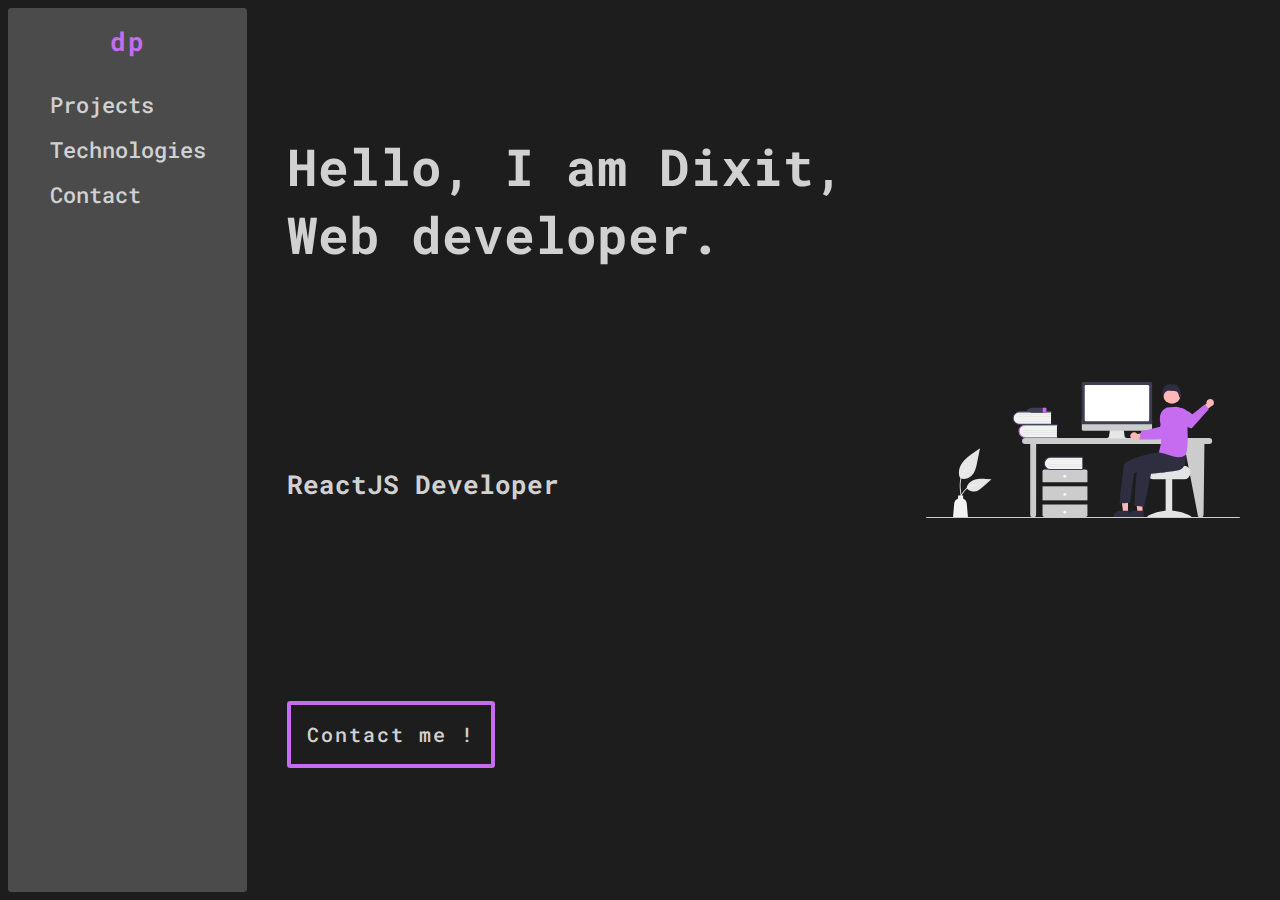
==== index.html @ b92a98f2 "responsiveness improved" ====
<!DOCTYPE html>
<html lang="en">
  <head>
    <meta charset="UTF-8" />
    <meta http-equiv="X-UA-Compatible" content="IE=edge" />
    <meta name="viewport" content="width=device-width, initial-scale=1.0" />
    <meta name="description" content="Web developer" />
    <meta name="theme-color" content="#1d1d1d" />
    <title>Dixit Parmar</title>
    <link rel="preconnect" href="https://fonts.googleapis.com" />
    <link rel="preconnect" href="https://fonts.gstatic.com" crossorigin />
    <link
      href="https://fonts.googleapis.com/css2?family=Roboto+Mono:wght@300;400;500;600;700&display=swap"
      rel="stylesheet"
    />
    <link
      rel="stylesheet"
      href="https://cdnjs.cloudflare.com/ajax/libs/font-awesome/5.15.3/css/all.min.css"
    />
    <link rel="stylesheet" href="./css/style.css" />
    <link
      rel="shortcut icon"
      href="./assets/favicon (1).ico"
      type="image/x-icon"
    />
    <link rel="icon" href="./assets/favicon (1).ico" type="image/x-icon" />
    <script src="./js/main.js"></script>
  </head>
  <body>
    <nav class="navbar">
      <h2 class="logo">dp</h2>
      <ul>
        <li><a href="#projects" class="nav-link">Projects</a></li>
        <li><a href="#Technologies" class="nav-link">Technologies</a></li>
        <li><a href="#contact" class="nav-link">Contact</a></li>
        <!-- <li><a href="#aboutme" class="nav-link">About me</a></li> -->
      </ul>
    </nav>

    <nav class="mobile-nav" id="mobile-nav">
      <ul>
        <li><a href="#projects" class="nav-link">Projects</a></li>
        <li><a href="#Technologies" class="nav-link">Technologies</a></li>
        <li><a href="#contact" class="nav-link">Contact</a></li>
        <!-- <li><a href="#aboutme" class="nav-link">About me</a></li> -->
      </ul>
    </nav>

    <button id="mobile-nav-toggle" class="mobile-nav-toggle">
      <i class="fas fa-bars"></i>
    </button>

    <main class="main">
      <section class="landing">
        <div class="info">
          <h1 class="landing-welcome-msg">
            Hello, I am Dixit,<br />
            Web developer.
          </h1>
          <h3 class="landing-subtitle">ReactJS Developer</h3>
          <a class="btn contact-btn" href="mailto:dparmar6698@gmail.com"
            >Contact me !
          </a>
        </div>
        <div class="webdev-img">
          <img
            src="./assets/svg/hello.svg"
            alt="web developer hello reactjs developer"
          />
        </div>
      </section>

      <section class="projects" id="projects">
        <h1 class="section-title">Projects / Experience</h1>
        <div class="section-container">
          <div class="section-img">
            <img
              src="./assets/svg/dev-focus.svg"
              alt="developer focusing projects react js projects"
              class=""
            />
          </div>
          <div class="section-content">
            <ul class="project-list">
              <li class="project-name">Internship : ReactJS Developer</li>
              <ul class="project-details">
                <li><a>Kalpas Private ltd. ( 4 Months )</a></li>
              </ul>
              <li class="project-name">
                <a href="https://d-clones.web.app/">Netflix clone </a>
              </li>

              <li class="project-name">
                <a href="https://d-messages.web.app/">Whatsapp clone </a>
              </li>
              <li class="project-name">
                <a href="https://d-spotify-clone.web.app/">Spotify clone</a>
              </li>
              <li class="project-name">
                <a href="https://github.com/Dparmar006/OpenLib"
                  >Open Library ( Django )</a
                >
              </li>
              <li class="project-name">
                <a href="https://github.com/Dparmar006/bookon"
                  >BookOn: Booking system ( Django )</a
                >
              </li>
            </ul>
            <a class="btn section-btn" href="https://github.com/Dparmar006"
              >View on Github !</a
            >
          </div>
        </div>
      </section>
      <section class="projects" id="Technologies">
        <h1 class="section-title">Technologies / Skills</h1>
        <div class="section-container">
          <div class="section-content">
            <ul class="project-list">
              <li class="project-name">HTML, CSS, SASS, BOOTSTRAP</li>
              <li class="project-name">ReactJS</li>
              <li class="project-name">Django</li>
              <li class="project-name">Java</li>
            </ul>
          </div>
          <div class="section-img">
            <img
              src="./assets/svg/source_code.svg"
              alt="developer focusing projects"
              class=""
            />
          </div>
        </div>
      </section>
      <section class="projects" id="contact">
        <h1 class="section-title">Let's connect</h1>
        <div class="section-container">
          <div class="section-img">
            <img
              src="./assets/svg/social_notifications.svg"
              alt="developer focusing projects"
              class=""
            />
          </div>
          <div class="section-content">
            <div class="social-media">
              <a href="http://www.twitter.com/pistanthrobian">
                <i class="fab fa-twitter-square"></i>
              </a>
              <a href="https://www.linkedin.com/in/dixit-parmar/">
                <i class="fab fa-linkedin"></i>
              </a>
              <a href="http://instagram.com/pistanthrobian">
                <i class="fab fa-instagram-square"></i>
              </a>
            </div>
            <a
              class="btn section-btn resume-btn"
              href="https://docs.google.com/document/d/1EBRJTXQ3JM-OSE4WzHFLqO1fAEgy-di-cRtavu1dcfc/edit?usp=sharing"
              >Get resume !</a
            >
          </div>
        </div>
      </section>
    </main>
  </body>
</html>
---- css/style.css ----
* {
  padding: 0;
  margin: 0;
  -webkit-box-sizing: border-box;
          box-sizing: border-box;
}

body {
  background: #1d1d1d;
  padding: 0.5rem;
  font-family: "Roboto Mono", monospace;
  color: #d1d1d1;
  display: -webkit-box;
  display: -ms-flexbox;
  display: flex;
  gap: 0.5rem;
  overflow: hidden;
  scroll-behavior: smooth;
}

a {
  cursor: pointer;
  color: #d1d1d1;
  -webkit-transition: all 450ms ease-out;
  transition: all 450ms ease-out;
  text-decoration: none;
  border-bottom: 3px solid #1d1d1d;
}

a:hover {
  border-bottom: 3px solid #c56cf0;
}

ul {
  list-style: none;
}

i {
  color: #d1d1d1;
}

::-moz-selection {
  background-color: #c56cf0;
  color: #1d1d1d;
}

::selection {
  background-color: #c56cf0;
  color: #1d1d1d;
}

.btn {
  border: 4px solid #c56cf0;
  padding: 1rem;
  display: inline-block;
  -webkit-transition: all 450ms ease-out;
  transition: all 450ms ease-out;
  font-weight: 500;
  border-radius: 0.2rem;
}

.btn:hover {
  border: 4px solid #c56cf0;
  background-color: #c56cf0;
  color: #1d1d1d;
}

.navbar {
  height: calc(100vh - 1rem);
  width: -webkit-fit-content;
  width: -moz-fit-content;
  width: fit-content;
  max-width: 30vw;
  background-color: #4b4b4b;
  display: -webkit-box;
  display: -ms-flexbox;
  display: flex;
  -webkit-box-orient: vertical;
  -webkit-box-direction: normal;
      -ms-flex-direction: column;
          flex-direction: column;
  -webkit-box-align: center;
      -ms-flex-align: center;
          align-items: center;
  padding: 1rem 2.6rem;
  border-radius: 0.2rem;
}

.navbar .logo {
  font-size: 1.6rem;
  color: #c56cf0;
  margin-bottom: 2rem;
  letter-spacing: 2px;
}

.navbar ul {
  list-style: none;
}

.navbar ul li {
  font-size: 1.4rem;
  font-weight: 500;
  margin-bottom: 0.8rem;
  cursor: pointer;
  border-bottom: 3px solid #4b4b4b;
  -webkit-transition: all 450ms ease-in-out;
  transition: all 450ms ease-in-out;
}

.navbar ul li:hover {
  border-bottom: 3px solid #c56cf0;
}

.navbar ul li:last-of-type {
  margin-bottom: 0rem;
}

.navbar ul li a {
  color: #d1d1d1;
  border: none;
}

.mobile-nav-toggle {
  position: absolute;
  top: 8px;
  right: 8px;
  height: 2rem;
  width: 2rem;
  font-size: 1.2rem;
  cursor: pointer;
  display: -ms-grid;
  display: grid;
  place-items: center;
  background: transparent;
  outline: none;
  border: none;
  z-index: 5;
  -webkit-transition: all 0.6s ease-in;
  transition: all 0.6s ease-in;
  display: none;
}

.mobile-nav-toggle i {
  -webkit-transition: all 450ms ease-in-out;
  transition: all 450ms ease-in-out;
  z-index: 10;
}

.fa-times {
  color: #1d1d1d;
}

.mobile-nav {
  top: 0px;
  height: 0px;
  overflow: hidden;
  width: 100%;
  -webkit-box-align: center;
      -ms-flex-align: center;
          align-items: center;
  z-index: 2;
  position: fixed;
  background: #d1d1d1;
  display: -webkit-box;
  display: -ms-flexbox;
  display: flex;
  -webkit-box-pack: center;
      -ms-flex-pack: center;
          justify-content: center;
  -webkit-transition: all 0.5s ease-in;
  transition: all 0.5s ease-in;
}

.mobile-nav ul li {
  margin: 0.5rem;
  font-size: 1.4rem;
  text-align: center;
}

.mobile-nav ul li a {
  color: #4b4b4b;
}

.main {
  -ms-scroll-snap-type: y mandatory;
      scroll-snap-type: y mandatory;
  overflow-y: scroll;
  width: 100%;
  height: calc(100vh - 1rem);
}

.main::-webkit-scrollbar {
  background: #1d1d1d;
  width: 0.4rem;
  border-radius: 0.2rem;
}

.main::-webkit-scrollbar-thumb {
  background: #4b4b4b;
}

section {
  padding: 2rem;
  scroll-snap-align: start;
  height: 100%;
  overflow: hidden;
}

.section-title {
  font-size: 2rem;
}

.section-container {
  margin-top: 1rem;
  display: -webkit-box;
  display: -ms-flexbox;
  display: flex;
  gap: 4rem;
  -webkit-box-pack: justify;
      -ms-flex-pack: justify;
          justify-content: space-between;
}

.section-img {
  width: 80%;
  display: -webkit-box;
  display: -ms-flexbox;
  display: flex;
  -webkit-box-align: center;
      -ms-flex-align: center;
          align-items: center;
  -webkit-box-pack: center;
      -ms-flex-pack: center;
          justify-content: center;
}

.section-content {
  width: 60%;
}

.section-img img {
  width: 100%;
  height: 100%;
}

.section-btn {
  margin-top: 2rem;
  -ms-flex-item-align: start;
      align-self: flex-start;
}

.landing {
  display: -webkit-box;
  display: -ms-flexbox;
  display: flex;
  gap: 0.6rem;
  height: 100%;
}

.landing .info {
  width: 100%;
  display: -webkit-box;
  display: -ms-flexbox;
  display: flex;
  -webkit-box-flex: 2;
      -ms-flex: 2;
          flex: 2;
  -webkit-box-orient: vertical;
  -webkit-box-direction: normal;
      -ms-flex-direction: column;
          flex-direction: column;
  -ms-flex-pack: distribute;
      justify-content: space-around;
}

.landing .info .landing-welcome-msg {
  font-size: 4vw;
}

.landing .info .landing-subtitle {
  margin: 1rem 0rem;
  font-size: 2vw;
}

.landing .info .contact-btn {
  width: -webkit-fit-content;
  width: -moz-fit-content;
  width: fit-content;
  font-size: 1.6vw;
  letter-spacing: 2px;
}

.landing .webdev-img {
  -webkit-box-flex: 1;
      -ms-flex: 1;
          flex: 1;
  display: -webkit-box;
  display: -ms-flexbox;
  display: flex;
  -webkit-box-align: center;
      -ms-flex-align: center;
          align-items: center;
  -webkit-box-pack: center;
      -ms-flex-pack: center;
          justify-content: center;
}

.landing .webdev-img img {
  width: 100%;
}

.projects ul {
  padding: 0.6rem 0;
}

.projects .project-name {
  padding: 0.6rem 0;
  font-size: 1rem;
}

.projects .project-details {
  margin-left: 4rem;
  font-size: 0.9rem;
  list-style: disc;
}

.social-media {
  width: 50%;
  display: -webkit-box;
  display: -ms-flexbox;
  display: flex;
  -webkit-box-pack: justify;
      -ms-flex-pack: justify;
          justify-content: space-between;
  margin-bottom: 1rem;
}

.social-media a {
  border: none;
}

.social-media i {
  font-size: 3rem;
  cursor: pointer;
  -webkit-transition: all 450ms ease;
  transition: all 450ms ease;
}

.social-media i:hover {
  color: #c56cf0;
}

@media screen and (min-width: 1000px) {
  .mobile-nav {
    height: 0px;
  }
}

@media screen and (max-width: 1000px) {
  .navbar {
    display: none;
  }
  .mobile-nav-toggle {
    display: -ms-grid;
    display: grid;
  }
  section {
    padding: 1rem 1rem 0rem;
  }
  section .section-title {
    font-size: 1.4rem;
  }
  .section-container {
    -webkit-box-orient: vertical;
    -webkit-box-direction: normal;
        -ms-flex-direction: column;
            flex-direction: column;
    -webkit-box-align: center;
        -ms-flex-align: center;
            align-items: center;
    height: calc(100% - 3rem);
    gap: 1rem;
  }
  .section-content {
    font-size: 1rem;
    width: 100%;
    display: -webkit-box;
    display: -ms-flexbox;
    display: flex;
    -webkit-box-orient: vertical;
    -webkit-box-direction: normal;
        -ms-flex-direction: column;
            flex-direction: column;
    -webkit-box-align: start;
        -ms-flex-align: start;
            align-items: flex-start;
  }
  .projects .project-name {
    padding-top: 0.1rem;
    font-size: 1rem;
  }
  .projects .project-details {
    margin-left: 2rem;
  }
  .project-name a {
    font-size: 1rem;
  }
  .section-btn {
    margin-top: 0rem;
  }
  .landing {
    -webkit-box-orient: vertical;
    -webkit-box-direction: normal;
        -ms-flex-direction: column;
            flex-direction: column;
    -webkit-box-align: center;
        -ms-flex-align: center;
            align-items: center;
    -webkit-box-pack: center;
        -ms-flex-pack: center;
            justify-content: center;
  }
  .landing .info {
    -webkit-box-align: center;
        -ms-flex-align: center;
            align-items: center;
    -webkit-box-flex: 1;
        -ms-flex: 1;
            flex: 1;
    width: 100%;
  }
  .landing .info .landing-welcome-msg {
    font-size: 1.8rem;
  }
  .landing .info .landing-subtitle {
    font-size: 1.4rem;
  }
  .landing .info .contact-btn {
    font-size: 1.2rem;
  }
  .landing .webdev-img {
    display: -ms-grid;
    display: grid;
    place-items: center;
    width: 100%;
    max-width: 22em;
    padding: 0 2rem;
  }
}
/*# sourceMappingURL=style.css.map */
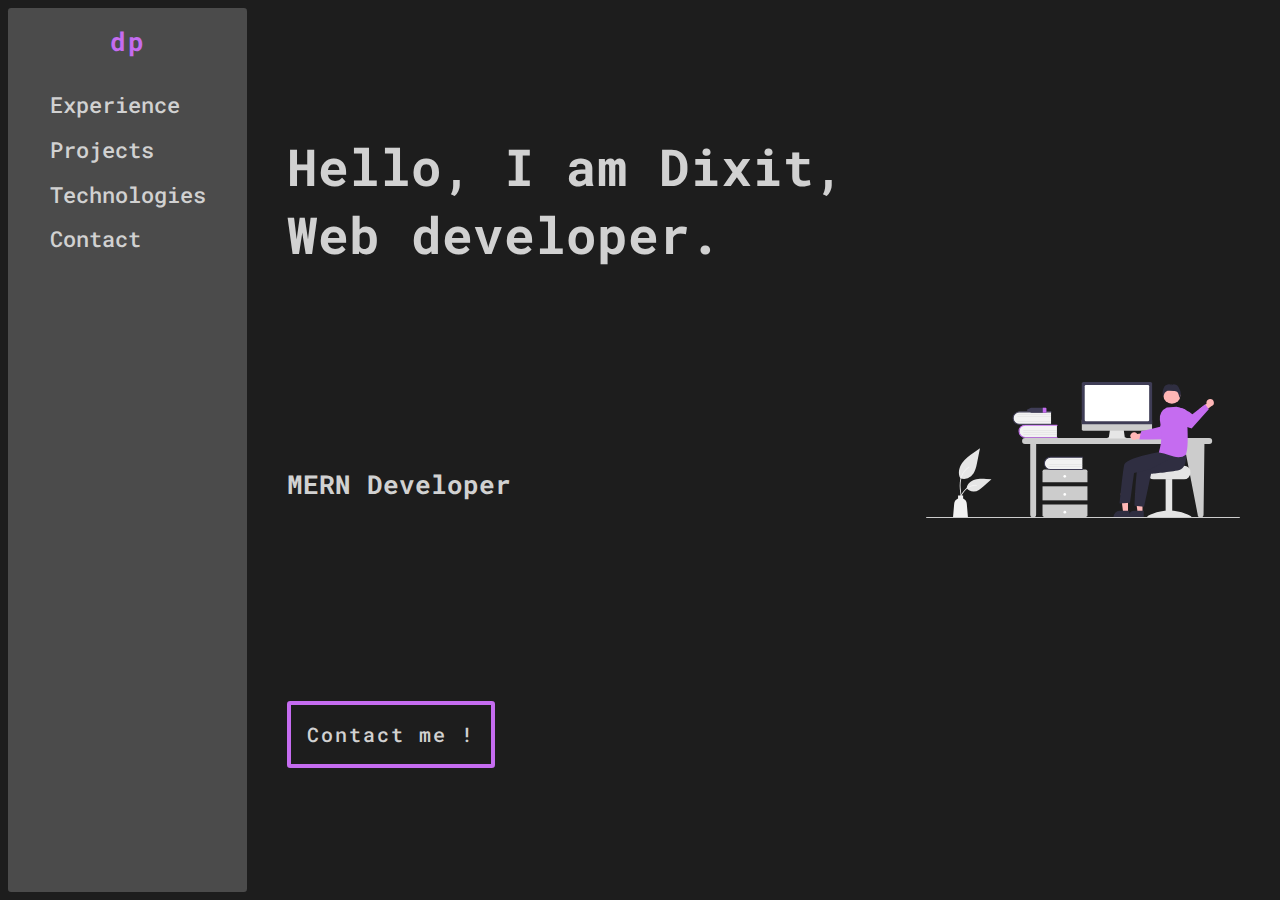
==== commit f9cd85be: "Added UI changes, Expierieance calculated" ====
--- a/index.html
+++ b/index.html
@@ -1,168 +1,138 @@
 <!DOCTYPE html>
 <html lang="en">
-  <head>
-    <meta charset="UTF-8" />
-    <meta http-equiv="X-UA-Compatible" content="IE=edge" />
-    <meta name="viewport" content="width=device-width, initial-scale=1.0" />
-    <meta name="description" content="Web developer" />
-    <meta name="theme-color" content="#1d1d1d" />
-    <title>Dixit Parmar</title>
-    <link rel="preconnect" href="https://fonts.googleapis.com" />
-    <link rel="preconnect" href="https://fonts.gstatic.com" crossorigin />
-    <link
-      href="https://fonts.googleapis.com/css2?family=Roboto+Mono:wght@300;400;500;600;700&display=swap"
-      rel="stylesheet"
-    />
-    <link
-      rel="stylesheet"
-      href="https://cdnjs.cloudflare.com/ajax/libs/font-awesome/5.15.3/css/all.min.css"
-    />
-    <link rel="stylesheet" href="./css/style.css" />
-    <link
-      rel="shortcut icon"
-      href="./assets/favicon (1).ico"
-      type="image/x-icon"
-    />
-    <link rel="icon" href="./assets/favicon (1).ico" type="image/x-icon" />
-    <script src="./js/main.js"></script>
-  </head>
-  <body>
-    <nav class="navbar">
+
+<head>
+  <meta charset="UTF-8" />
+  <meta http-equiv="X-UA-Compatible" content="IE=edge" />
+  <meta name="viewport" content="width=device-width, initial-scale=1.0" />
+  <meta name="description" content="Web developer" />
+  <meta name="theme-color" content="#1d1d1d" />
+  <title>Dixit Parmar</title>
+  <link rel="preconnect" href="https://fonts.googleapis.com" />
+  <link rel="preconnect" href="https://fonts.gstatic.com" crossorigin />
+  <link href="https://fonts.googleapis.com/css2?family=Roboto+Mono:wght@300;400;500;600;700&display=swap"
+    rel="stylesheet" />
+  <link rel="stylesheet" href="https://cdnjs.cloudflare.com/ajax/libs/font-awesome/5.15.3/css/all.min.css" />
+  <link rel="stylesheet" href="./css/style.css" />
+  <link rel="shortcut icon" href="./assets/favicon (1).ico" type="image/x-icon" />
+  <link rel="icon" href="./assets/favicon (1).ico" type="image/x-icon" />
+  <script src="./js/main.js"></script>
+</head>
+
+<body>
+  <nav class="navbar">
+    <a href="#landing" class="text-decoration-none">
       <h2 class="logo">dp</h2>
-      <ul>
-        <li><a href="#projects" class="nav-link">Projects</a></li>
-        <li><a href="#Technologies" class="nav-link">Technologies</a></li>
-        <li><a href="#contact" class="nav-link">Contact</a></li>
-        <!-- <li><a href="#aboutme" class="nav-link">About me</a></li> -->
-      </ul>
-    </nav>
+    </a>
+    <ul>
+      <li><a href="#experience" class="nav-link">Experience</a></li>
+      <li><a href="#projects" class="nav-link">Projects</a></li>
+      <li><a href="#Technologies" class="nav-link">Technologies</a></li>
+      <li><a href="#contact" class="nav-link">Contact</a></li>
+    </ul>
+  </nav>
 
-    <nav class="mobile-nav" id="mobile-nav">
-      <ul>
-        <li><a href="#projects" class="nav-link">Projects</a></li>
-        <li><a href="#Technologies" class="nav-link">Technologies</a></li>
-        <li><a href="#contact" class="nav-link">Contact</a></li>
-        <!-- <li><a href="#aboutme" class="nav-link">About me</a></li> -->
-      </ul>
-    </nav>
+  <nav class="mobile-nav" id="mobile-nav">
+    <ul>
+      <li>
+        <a href="#projects" class="nav-link">Projects</a>
+      </li>
+      <li><a href="#Technologies" class="nav-link">Technologies</a></li>
+      <li><a href="#contact" class="nav-link">Contact</a></li>
+    </ul>
+  </nav>
 
-    <button id="mobile-nav-toggle" class="mobile-nav-toggle">
-      <i class="fas fa-bars"></i>
-    </button>
+  <button id="mobile-nav-toggle" class="mobile-nav-toggle">
+    <i class="fas fa-bars"></i>
+  </button>
 
-    <main class="main">
-      <section class="landing">
-        <div class="info">
-          <h1 class="landing-welcome-msg">
-            Hello, I am Dixit,<br />
-            Web developer.
-          </h1>
-          <h3 class="landing-subtitle">ReactJS Developer</h3>
-          <a class="btn contact-btn" href="mailto:dparmar6698@gmail.com"
-            >Contact me !
-          </a>
+  <main class="main">
+    <section class="landing" id="landing">
+      <div class="info">
+        <h1 class="landing-welcome-msg">
+          Hello, I am Dixit,<br />
+          Web developer.
+        </h1>
+        <h3 class="landing-subtitle">MERN Developer</h3>
+        <a class="btn contact-btn" target="_blank" href="mailto:dparmar6698@gmail.com">Contact me !
+        </a>
+      </div>
+      <div class="webdev-img">
+        <img src="./assets/svg/hello.svg" alt="web developer hello reactjs developer" />
+      </div>
+    </section>
+
+    <section class="experience" id="experience">
+      <h1 class="section-title">Experience <span id="exp-val"></span></h1>
+      <div class="section-container">
+        <div class="section-img">
+          <img src="./assets/svg/dev-focus.svg" alt="developer focusing projects react js projects" class="" />
         </div>
-        <div class="webdev-img">
-          <img
-            src="./assets/svg/hello.svg"
-            alt="web developer hello reactjs developer"
-          />
+        <div class="section-content">
+          <ul class="project-list">
+            <li class="project-name list-item">CREST Infosystems : Fullstack developper (MERN)</li>
+            <li class="project-name list-item">Tallywiz Pvt. Ltd. (Suvit) : React developer</li>
+            <ul class="project-details list-item">
+              <li><a>Kalpas Private ltd. ( 4 Months )</a></li>
+            </ul>
+          </ul>
+          <a class="btn section-btn" target="_blank" href="https://github.com/Dparmar006">View on Github !</a>
         </div>
-      </section>
+      </div>
+    </section>
 
-      <section class="projects" id="projects">
-        <h1 class="section-title">Projects / Experience</h1>
-        <div class="section-container">
-          <div class="section-img">
-            <img
-              src="./assets/svg/dev-focus.svg"
-              alt="developer focusing projects react js projects"
-              class=""
-            />
+    <section class="projects" id="projects">
+      <h1 class="section-title">Projects</h1>
+      <div class="section-container">
+        <div class="section-img">
+          <img src="./assets/svg/projects.svg" alt="developer focusing projects react js projects" class="" />
+        </div>
+        <div class="section-content">
+          <ul class="project-list">
+            <li class="project-name list-item">Medbox : Webapp to track medicines for pharmacy</li>
+          </ul>
+          <a class="btn section-btn" target="_blank" href="https://github.com/Dparmar006">View more on Github !</a>
+        </div>
+      </div>
+    </section>
+
+    <section class="projects" id="Technologies">
+      <h1 class="section-title">Technologies / Skills</h1>
+      <div class="section-container">
+        <div class="section-content">
+          <ul class="project-list">
+            <li class="project-name list-item">(JavaScript) ReactJS, NodeJS, ExpressJS, MongoDb</li>
+            <li class="project-name list-item">HTML5, SASS, CSS, BOOTSTRAP</li>
+            <li class="project-name list-item">Java</li>
+          </ul>
+        </div>
+        <div class="section-img">
+          <img src="./assets/svg/source_code.svg" alt="developer focusing projects" class="" />
+        </div>
+      </div>
+    </section>
+    <section class="projects" id="contact">
+      <h1 class="section-title">Let's connect</h1>
+      <div class="section-container">
+        <div class="section-img">
+          <img src="./assets/svg/social_notifications.svg" alt="developer focusing projects" class="" />
+        </div>
+        <div class="section-content">
+          <div class="social-media">
+            <a target="_blank" href="http://www.twitter.com/pistanthrobian">
+              <i class="fab fa-twitter-square"></i>
+            </a>
+            <a target="_blank" href="https://www.linkedin.com/in/dixit-parmar/">
+              <i class="fab fa-linkedin"></i>
+            </a>
           </div>
-          <div class="section-content">
-            <ul class="project-list">
-              <li class="project-name">Internship : ReactJS Developer</li>
-              <ul class="project-details">
-                <li><a>Kalpas Private ltd. ( 4 Months )</a></li>
-              </ul>
-              <li class="project-name">
-                <a href="https://d-clones.web.app/">Netflix clone </a>
-              </li>
+          <a class="btn section-btn resume-btn" target="_blank"
+            href="https://docs.google.com/document/d/1EBRJTXQ3JM-OSE4WzHFLqO1fAEgy-di-cRtavu1dcfc/edit?usp=sharing">Get
+            resume !</a>
+        </div>
+      </div>
+    </section>
+  </main>
+</body>
 
-              <li class="project-name">
-                <a href="https://d-messages.web.app/">Whatsapp clone </a>
-              </li>
-              <li class="project-name">
-                <a href="https://d-spotify-clone.web.app/">Spotify clone</a>
-              </li>
-              <li class="project-name">
-                <a href="https://github.com/Dparmar006/OpenLib"
-                  >Open Library ( Django )</a
-                >
-              </li>
-              <li class="project-name">
-                <a href="https://github.com/Dparmar006/bookon"
-                  >BookOn: Booking system ( Django )</a
-                >
-              </li>
-            </ul>
-            <a class="btn section-btn" href="https://github.com/Dparmar006"
-              >View on Github !</a
-            >
-          </div>
-        </div>
-      </section>
-      <section class="projects" id="Technologies">
-        <h1 class="section-title">Technologies / Skills</h1>
-        <div class="section-container">
-          <div class="section-content">
-            <ul class="project-list">
-              <li class="project-name">HTML, CSS, SASS, BOOTSTRAP</li>
-              <li class="project-name">ReactJS</li>
-              <li class="project-name">Django</li>
-              <li class="project-name">Java</li>
-            </ul>
-          </div>
-          <div class="section-img">
-            <img
-              src="./assets/svg/source_code.svg"
-              alt="developer focusing projects"
-              class=""
-            />
-          </div>
-        </div>
-      </section>
-      <section class="projects" id="contact">
-        <h1 class="section-title">Let's connect</h1>
-        <div class="section-container">
-          <div class="section-img">
-            <img
-              src="./assets/svg/social_notifications.svg"
-              alt="developer focusing projects"
-              class=""
-            />
-          </div>
-          <div class="section-content">
-            <div class="social-media">
-              <a href="http://www.twitter.com/pistanthrobian">
-                <i class="fab fa-twitter-square"></i>
-              </a>
-              <a href="https://www.linkedin.com/in/dixit-parmar/">
-                <i class="fab fa-linkedin"></i>
-              </a>
-              <a href="http://instagram.com/pistanthrobian">
-                <i class="fab fa-instagram-square"></i>
-              </a>
-            </div>
-            <a
-              class="btn section-btn resume-btn"
-              href="https://docs.google.com/document/d/1EBRJTXQ3JM-OSE4WzHFLqO1fAEgy-di-cRtavu1dcfc/edit?usp=sharing"
-              >Get resume !</a
-            >
-          </div>
-        </div>
-      </section>
-    </main>
-  </body>
-</html>
+</html>--- a/css/style.css
+++ b/css/style.css
@@ -1,8 +1,13 @@
+@charset "UTF-8";
 * {
   padding: 0;
   margin: 0;
-  -webkit-box-sizing: border-box;
-          box-sizing: border-box;
+  box-sizing: border-box;
+  scroll-behavior: smooth;
+}
+
+html {
+  scroll-behavior: smooth;
 }
 
 body {
@@ -10,23 +15,18 @@
   padding: 0.5rem;
   font-family: "Roboto Mono", monospace;
   color: #d1d1d1;
-  display: -webkit-box;
-  display: -ms-flexbox;
   display: flex;
   gap: 0.5rem;
   overflow: hidden;
-  scroll-behavior: smooth;
 }
 
 a {
   cursor: pointer;
   color: #d1d1d1;
-  -webkit-transition: all 450ms ease-out;
   transition: all 450ms ease-out;
   text-decoration: none;
   border-bottom: 3px solid #1d1d1d;
 }
-
 a:hover {
   border-bottom: 3px solid #c56cf0;
 }
@@ -53,12 +53,13 @@
   border: 4px solid #c56cf0;
   padding: 1rem;
   display: inline-block;
-  -webkit-transition: all 450ms ease-out;
   transition: all 450ms ease-out;
   font-weight: 500;
   border-radius: 0.2rem;
-}
-
+  -webkit-user-select: none;
+     -moz-user-select: none;
+          user-select: none;
+}
 .btn:hover {
   border: 4px solid #c56cf0;
   background-color: #c56cf0;
@@ -67,54 +68,39 @@
 
 .navbar {
   height: calc(100vh - 1rem);
-  width: -webkit-fit-content;
   width: -moz-fit-content;
   width: fit-content;
   max-width: 30vw;
   background-color: #4b4b4b;
-  display: -webkit-box;
-  display: -ms-flexbox;
-  display: flex;
-  -webkit-box-orient: vertical;
-  -webkit-box-direction: normal;
-      -ms-flex-direction: column;
-          flex-direction: column;
-  -webkit-box-align: center;
-      -ms-flex-align: center;
-          align-items: center;
+  display: flex;
+  flex-direction: column;
+  align-items: center;
   padding: 1rem 2.6rem;
   border-radius: 0.2rem;
 }
-
 .navbar .logo {
   font-size: 1.6rem;
   color: #c56cf0;
   margin-bottom: 2rem;
   letter-spacing: 2px;
 }
-
 .navbar ul {
   list-style: none;
 }
-
 .navbar ul li {
   font-size: 1.4rem;
   font-weight: 500;
   margin-bottom: 0.8rem;
   cursor: pointer;
   border-bottom: 3px solid #4b4b4b;
-  -webkit-transition: all 450ms ease-in-out;
   transition: all 450ms ease-in-out;
 }
-
 .navbar ul li:hover {
   border-bottom: 3px solid #c56cf0;
 }
-
 .navbar ul li:last-of-type {
   margin-bottom: 0rem;
 }
-
 .navbar ul li a {
   color: #d1d1d1;
   border: none;
@@ -128,20 +114,17 @@
   width: 2rem;
   font-size: 1.2rem;
   cursor: pointer;
-  display: -ms-grid;
   display: grid;
   place-items: center;
   background: transparent;
   outline: none;
   border: none;
   z-index: 5;
-  -webkit-transition: all 0.6s ease-in;
   transition: all 0.6s ease-in;
   display: none;
 }
 
 .mobile-nav-toggle i {
-  -webkit-transition: all 450ms ease-in-out;
   transition: all 450ms ease-in-out;
   z-index: 10;
 }
@@ -155,35 +138,25 @@
   height: 0px;
   overflow: hidden;
   width: 100%;
-  -webkit-box-align: center;
-      -ms-flex-align: center;
-          align-items: center;
+  align-items: center;
   z-index: 2;
   position: fixed;
   background: #d1d1d1;
-  display: -webkit-box;
-  display: -ms-flexbox;
-  display: flex;
-  -webkit-box-pack: center;
-      -ms-flex-pack: center;
-          justify-content: center;
-  -webkit-transition: all 0.5s ease-in;
-  transition: all 0.5s ease-in;
-}
-
+  display: flex;
+  justify-content: center;
+  transition: height 0.5s ease-in;
+}
 .mobile-nav ul li {
   margin: 0.5rem;
   font-size: 1.4rem;
   text-align: center;
 }
-
 .mobile-nav ul li a {
   color: #4b4b4b;
 }
 
 .main {
-  -ms-scroll-snap-type: y mandatory;
-      scroll-snap-type: y mandatory;
+  scroll-snap-type: y mandatory;
   overflow-y: scroll;
   width: 100%;
   height: calc(100vh - 1rem);
@@ -212,26 +185,16 @@
 
 .section-container {
   margin-top: 1rem;
-  display: -webkit-box;
-  display: -ms-flexbox;
   display: flex;
   gap: 4rem;
-  -webkit-box-pack: justify;
-      -ms-flex-pack: justify;
-          justify-content: space-between;
+  justify-content: space-between;
 }
 
 .section-img {
   width: 80%;
-  display: -webkit-box;
-  display: -ms-flexbox;
-  display: flex;
-  -webkit-box-align: center;
-      -ms-flex-align: center;
-          align-items: center;
-  -webkit-box-pack: center;
-      -ms-flex-pack: center;
-          justify-content: center;
+  display: flex;
+  align-items: center;
+  justify-content: center;
 }
 
 .section-content {
@@ -239,86 +202,58 @@
 }
 
 .section-img img {
-  width: 100%;
+  width: 85%;
   height: 100%;
 }
 
 .section-btn {
   margin-top: 2rem;
-  -ms-flex-item-align: start;
-      align-self: flex-start;
+  align-self: flex-start;
 }
 
 .landing {
-  display: -webkit-box;
-  display: -ms-flexbox;
   display: flex;
   gap: 0.6rem;
   height: 100%;
 }
-
 .landing .info {
   width: 100%;
-  display: -webkit-box;
-  display: -ms-flexbox;
-  display: flex;
-  -webkit-box-flex: 2;
-      -ms-flex: 2;
-          flex: 2;
-  -webkit-box-orient: vertical;
-  -webkit-box-direction: normal;
-      -ms-flex-direction: column;
-          flex-direction: column;
-  -ms-flex-pack: distribute;
-      justify-content: space-around;
-}
-
+  display: flex;
+  flex: 2;
+  flex-direction: column;
+  justify-content: space-around;
+}
 .landing .info .landing-welcome-msg {
   font-size: 4vw;
 }
-
 .landing .info .landing-subtitle {
   margin: 1rem 0rem;
   font-size: 2vw;
 }
-
 .landing .info .contact-btn {
-  width: -webkit-fit-content;
   width: -moz-fit-content;
   width: fit-content;
   font-size: 1.6vw;
   letter-spacing: 2px;
 }
-
 .landing .webdev-img {
-  -webkit-box-flex: 1;
-      -ms-flex: 1;
-          flex: 1;
-  display: -webkit-box;
-  display: -ms-flexbox;
-  display: flex;
-  -webkit-box-align: center;
-      -ms-flex-align: center;
-          align-items: center;
-  -webkit-box-pack: center;
-      -ms-flex-pack: center;
-          justify-content: center;
-}
-
+  flex: 1;
+  display: flex;
+  align-items: center;
+  justify-content: center;
+}
 .landing .webdev-img img {
   width: 100%;
 }
 
-.projects ul {
+.projects ul, .experience ul {
   padding: 0.6rem 0;
 }
-
-.projects .project-name {
+.projects .project-name, .experience .project-name {
   padding: 0.6rem 0;
   font-size: 1rem;
 }
-
-.projects .project-details {
+.projects .project-details, .experience .project-details {
   margin-left: 4rem;
   font-size: 0.9rem;
   list-style: disc;
@@ -326,26 +261,18 @@
 
 .social-media {
   width: 50%;
-  display: -webkit-box;
-  display: -ms-flexbox;
-  display: flex;
-  -webkit-box-pack: justify;
-      -ms-flex-pack: justify;
-          justify-content: space-between;
+  display: flex;
+  justify-content: space-between;
   margin-bottom: 1rem;
 }
-
 .social-media a {
   border: none;
 }
-
 .social-media i {
   font-size: 3rem;
   cursor: pointer;
-  -webkit-transition: all 450ms ease;
   transition: all 450ms ease;
 }
-
 .social-media i:hover {
   color: #c56cf0;
 }
@@ -355,13 +282,11 @@
     height: 0px;
   }
 }
-
 @media screen and (max-width: 1000px) {
   .navbar {
     display: none;
   }
   .mobile-nav-toggle {
-    display: -ms-grid;
     display: grid;
   }
   section {
@@ -371,31 +296,20 @@
     font-size: 1.4rem;
   }
   .section-container {
-    -webkit-box-orient: vertical;
-    -webkit-box-direction: normal;
-        -ms-flex-direction: column;
-            flex-direction: column;
-    -webkit-box-align: center;
-        -ms-flex-align: center;
-            align-items: center;
-    height: calc(100% - 3rem);
+    flex-direction: column;
+    align-items: center;
+    height: calc(100% - 5rem);
     gap: 1rem;
   }
   .section-content {
     font-size: 1rem;
     width: 100%;
-    display: -webkit-box;
-    display: -ms-flexbox;
     display: flex;
-    -webkit-box-orient: vertical;
-    -webkit-box-direction: normal;
-        -ms-flex-direction: column;
-            flex-direction: column;
-    -webkit-box-align: start;
-        -ms-flex-align: start;
-            align-items: flex-start;
-  }
-  .projects .project-name {
+    flex-direction: column;
+    align-items: flex-start;
+  }
+  .projects .project-name,
+  .experience .project-name {
     padding-top: 0.1rem;
     font-size: 1rem;
   }
@@ -409,24 +323,13 @@
     margin-top: 0rem;
   }
   .landing {
-    -webkit-box-orient: vertical;
-    -webkit-box-direction: normal;
-        -ms-flex-direction: column;
-            flex-direction: column;
-    -webkit-box-align: center;
-        -ms-flex-align: center;
-            align-items: center;
-    -webkit-box-pack: center;
-        -ms-flex-pack: center;
-            justify-content: center;
+    flex-direction: column;
+    align-items: center;
+    justify-content: center;
   }
   .landing .info {
-    -webkit-box-align: center;
-        -ms-flex-align: center;
-            align-items: center;
-    -webkit-box-flex: 1;
-        -ms-flex: 1;
-            flex: 1;
+    align-items: center;
+    flex: 1;
     width: 100%;
   }
   .landing .info .landing-welcome-msg {
@@ -439,7 +342,6 @@
     font-size: 1.2rem;
   }
   .landing .webdev-img {
-    display: -ms-grid;
     display: grid;
     place-items: center;
     width: 100%;
@@ -447,4 +349,26 @@
     padding: 0 2rem;
   }
 }
-/*# sourceMappingURL=style.css.map */+.text-decoration-none {
+  border-bottom: none;
+  padding: 0;
+}
+.text-decoration-none:hover {
+  border-bottom: none;
+}
+
+.highlight {
+  text-decoration: underline;
+  text-decoration-style: wavy;
+  text-decoration-thickness: from-font;
+  text-decoration-color: rgba(197, 108, 240, 0.6);
+}
+
+@counter-style single-emoji {
+  system: cyclic;
+  symbols: "🎆";
+  suffix: " ";
+}
+.list-item {
+  list-style-type: single-emoji;
+}/*# sourceMappingURL=style.css.map */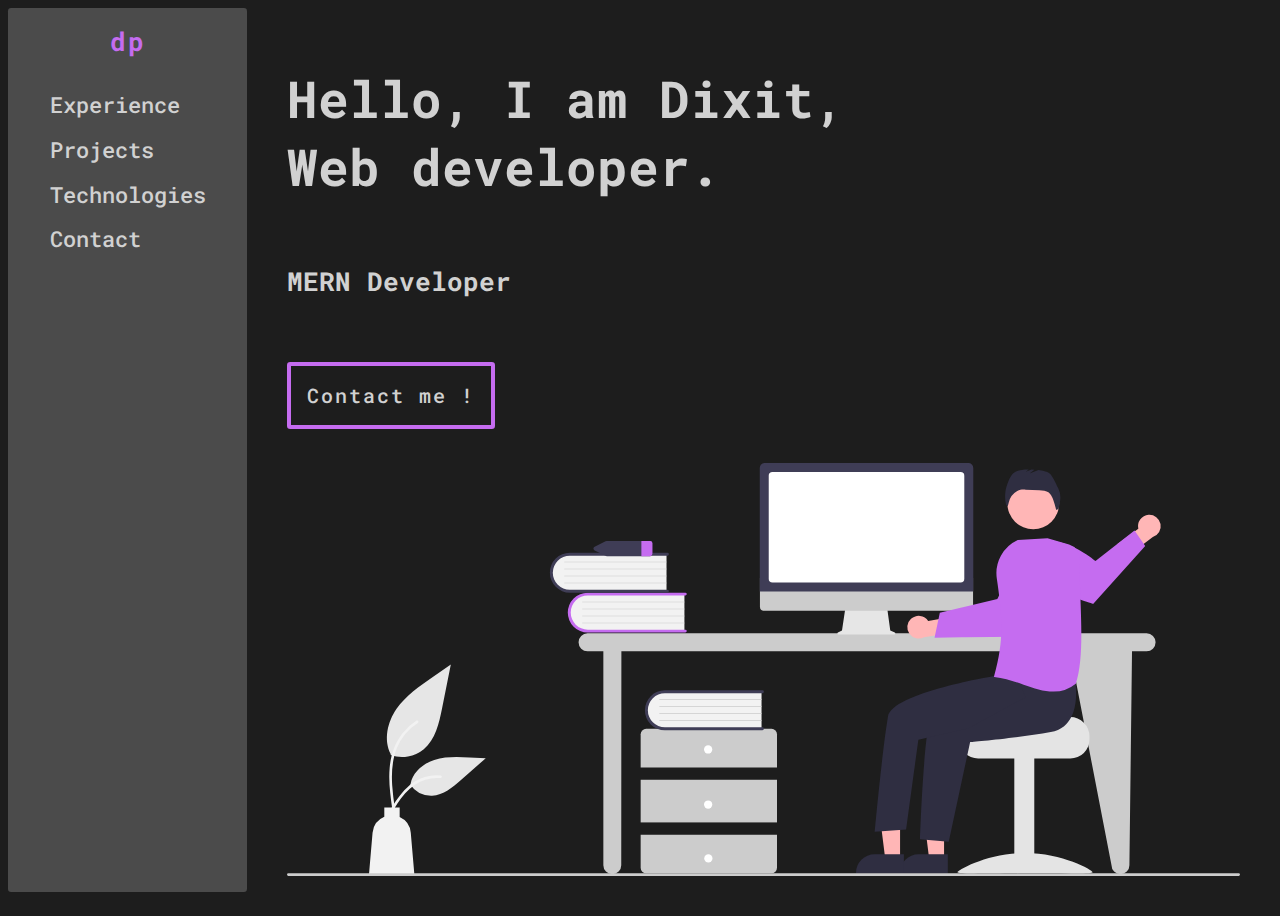
==== commit c69a3399: "Bug added" ====
--- a/index.html
+++ b/index.html
@@ -5,7 +5,7 @@
   <meta charset="UTF-8" />
   <meta http-equiv="X-UA-Compatible" content="IE=edge" />
   <meta name="viewport" content="width=device-width, initial-scale=1.0" />
-  <meta name="description" content="Web developer" />
+  <meta name="description" content="Hello there, This is Dixit, Currently working as fullstack web developer. I love learning new Technologies. Visit my github to see my work or just connect with me and say Hi !" />
   <meta name="theme-color" content="#1d1d1d" />
   <title>Dixit Parmar</title>
   <link rel="preconnect" href="https://fonts.googleapis.com" />
@@ -70,11 +70,9 @@
         </div>
         <div class="section-content">
           <ul class="project-list">
-            <li class="project-name list-item">CREST Infosystems : Fullstack developper (MERN)</li>
+            <li class="project-name list-item">CREST Infosystems : Fullstack developer (MERN)</li>
             <li class="project-name list-item">Tallywiz Pvt. Ltd. (Suvit) : React developer</li>
-            <ul class="project-details list-item">
-              <li><a>Kalpas Private ltd. ( 4 Months )</a></li>
-            </ul>
+            <li class="project-name list-item">Kalpas Pvt. Ltd. ( Internship )</li>
           </ul>
           <a class="btn section-btn" target="_blank" href="https://github.com/Dparmar006">View on Github !</a>
         </div>
@@ -127,7 +125,7 @@
             </a>
           </div>
           <a class="btn section-btn resume-btn" target="_blank"
-            href="https://docs.google.com/document/d/1EBRJTXQ3JM-OSE4WzHFLqO1fAEgy-di-cRtavu1dcfc/edit?usp=sharing">Get
+            href="https://docs.google.com/document/d/1BIZv_fK6xM_OYDiHIi1Lj7gI1mQ4O8WL/edit?usp=sharing&ouid=116720632106951802826&rtpof=true&sd=true">Get
             resume !</a>
         </div>
       </div>
--- a/css/style.css
+++ b/css/style.css
@@ -4,6 +4,8 @@
   margin: 0;
   box-sizing: border-box;
   scroll-behavior: smooth;
+  transition: all 400ms ease-out;
+  cursor: url("data:image/svg+xml;utf8,<svg xmlns='http://www.w3.org/2000/svg'  width='40' height='48' viewport='0 0 100 100' style='fill:black;font-size:24px;'><text y='50%'>🦄</text></svg>") 16 0, auto;
 }
 
 html {
@@ -37,6 +39,14 @@
 
 i {
   color: #d1d1d1;
+}
+
+img {
+  max-width: 100%;
+  -webkit-user-select: none;
+     -moz-user-select: none;
+          user-select: none;
+  pointer-events: none;
 }
 
 ::-moz-selection {
@@ -159,7 +169,8 @@
   scroll-snap-type: y mandatory;
   overflow-y: scroll;
   width: 100%;
-  height: calc(100vh - 1rem);
+  height: 100vh;
+  height: 100dvh;
 }
 
 .main::-webkit-scrollbar {
@@ -176,7 +187,11 @@
   padding: 2rem;
   scroll-snap-align: start;
   height: 100%;
+  height: 100dvh;
   overflow: hidden;
+  display: flex;
+  flex-direction: column;
+  gap: 1rem;
 }
 
 .section-title {
@@ -184,14 +199,14 @@
 }
 
 .section-container {
-  margin-top: 1rem;
+  flex: 1;
   display: flex;
   gap: 4rem;
   justify-content: space-between;
 }
 
 .section-img {
-  width: 80%;
+  width: 100%;
   display: flex;
   align-items: center;
   justify-content: center;
@@ -202,8 +217,8 @@
 }
 
 .section-img img {
-  width: 85%;
-  height: 100%;
+  width: 80%;
+  max-width: 100%;
 }
 
 .section-btn {
@@ -246,14 +261,17 @@
   width: 100%;
 }
 
-.projects ul, .experience ul {
+.projects ul,
+.experience ul {
   padding: 0.6rem 0;
 }
-.projects .project-name, .experience .project-name {
+.projects .project-name,
+.experience .project-name {
   padding: 0.6rem 0;
   font-size: 1rem;
 }
-.projects .project-details, .experience .project-details {
+.projects .project-details,
+.experience .project-details {
   margin-left: 4rem;
   font-size: 0.9rem;
   list-style: disc;
@@ -290,7 +308,7 @@
     display: grid;
   }
   section {
-    padding: 1rem 1rem 0rem;
+    padding: 2rem 1.4rem;
   }
   section .section-title {
     font-size: 1.4rem;
@@ -345,8 +363,6 @@
     display: grid;
     place-items: center;
     width: 100%;
-    max-width: 22em;
-    padding: 0 2rem;
   }
 }
 .text-decoration-none {
@@ -364,11 +380,12 @@
   text-decoration-color: rgba(197, 108, 240, 0.6);
 }
 
-@counter-style single-emoji {
+@counter-style glitter {
   system: cyclic;
-  symbols: "🎆";
+  symbols: "✨";
   suffix: " ";
 }
 .list-item {
-  list-style-type: single-emoji;
+  margin-left: 1.5rem;
+  list-style-type: glitter;
 }/*# sourceMappingURL=style.css.map */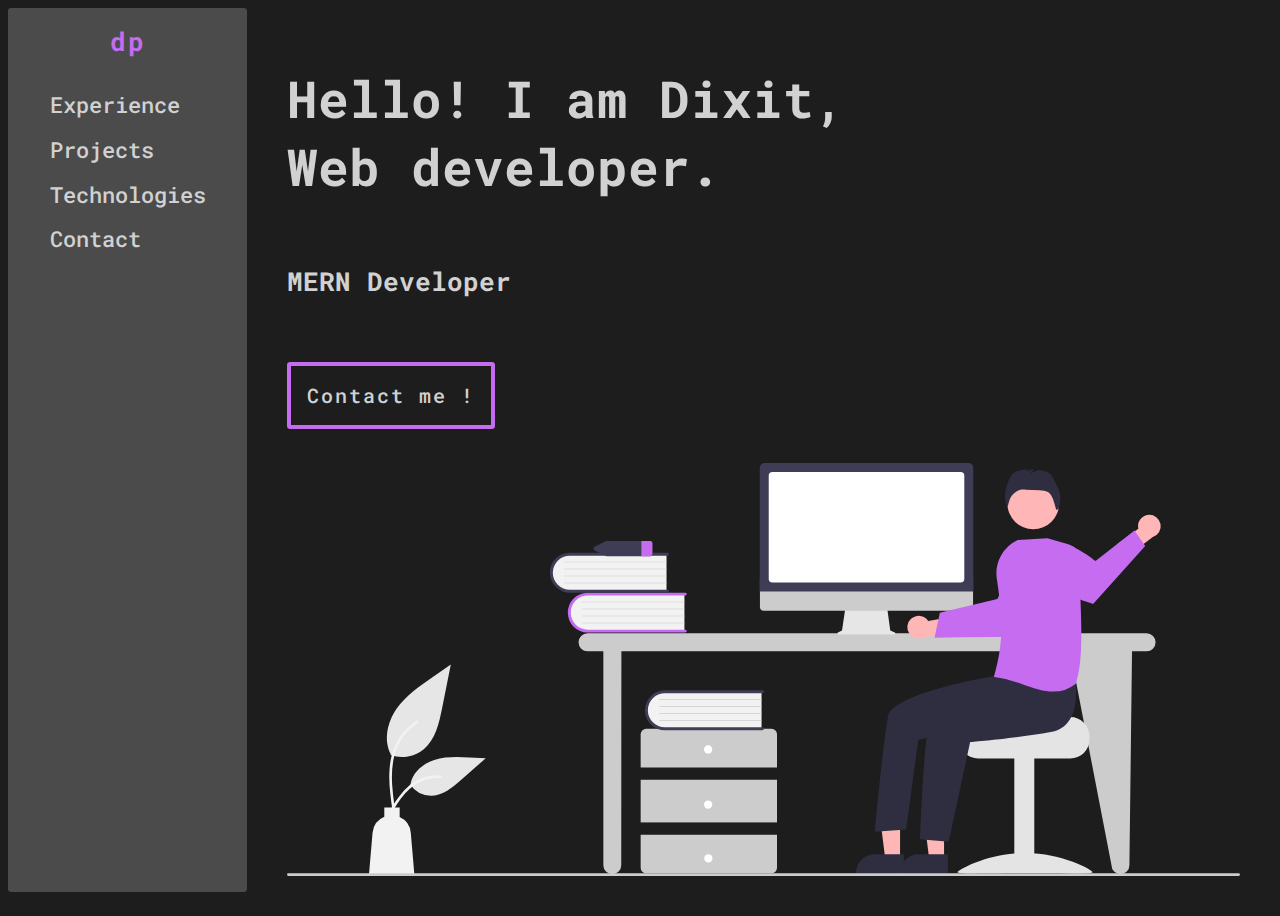
==== commit 8b1226c1: "Bug size increased on hover" ====
--- a/index.html
+++ b/index.html
@@ -34,6 +34,7 @@
 
   <nav class="mobile-nav" id="mobile-nav">
     <ul>
+      <li><a href="#experience" class="nav-link">Experience</a></li>
       <li>
         <a href="#projects" class="nav-link">Projects</a>
       </li>
@@ -50,7 +51,7 @@
     <section class="landing" id="landing">
       <div class="info">
         <h1 class="landing-welcome-msg">
-          Hello, I am Dixit,<br />
+          Hello! I am Dixit,<br />
           Web developer.
         </h1>
         <h3 class="landing-subtitle">MERN Developer</h3>
--- a/css/style.css
+++ b/css/style.css
@@ -5,7 +5,7 @@
   box-sizing: border-box;
   scroll-behavior: smooth;
   transition: all 400ms ease-out;
-  cursor: url("data:image/svg+xml;utf8,<svg xmlns='http://www.w3.org/2000/svg'  width='40' height='48' viewport='0 0 100 100' style='fill:black;font-size:24px;'><text y='50%'>🦄</text></svg>") 16 0, auto;
+  cursor: url("data:image/svg+xml;utf8,<svg xmlns='http://www.w3.org/2000/svg'  width='40' height='48' viewport='0 0 100 100' style='fill:black;font-size:16px;'><text y='50%'>🐞</text></svg>") 16 0, auto;
 }
 
 html {
@@ -57,6 +57,17 @@
 ::selection {
   background-color: #c56cf0;
   color: #1d1d1d;
+}
+
+p,
+h1,
+h2,
+h3,
+h4,
+h5,
+h6,
+li {
+  cursor: url("data:image/svg+xml;utf8,<svg xmlns='http://www.w3.org/2000/svg'  width='40' height='48' viewport='0 0 100 100' style='fill:black;font-size:20px;'><text y='50%'>🐞</text></svg>") 16 0, auto;
 }
 
 .btn {
